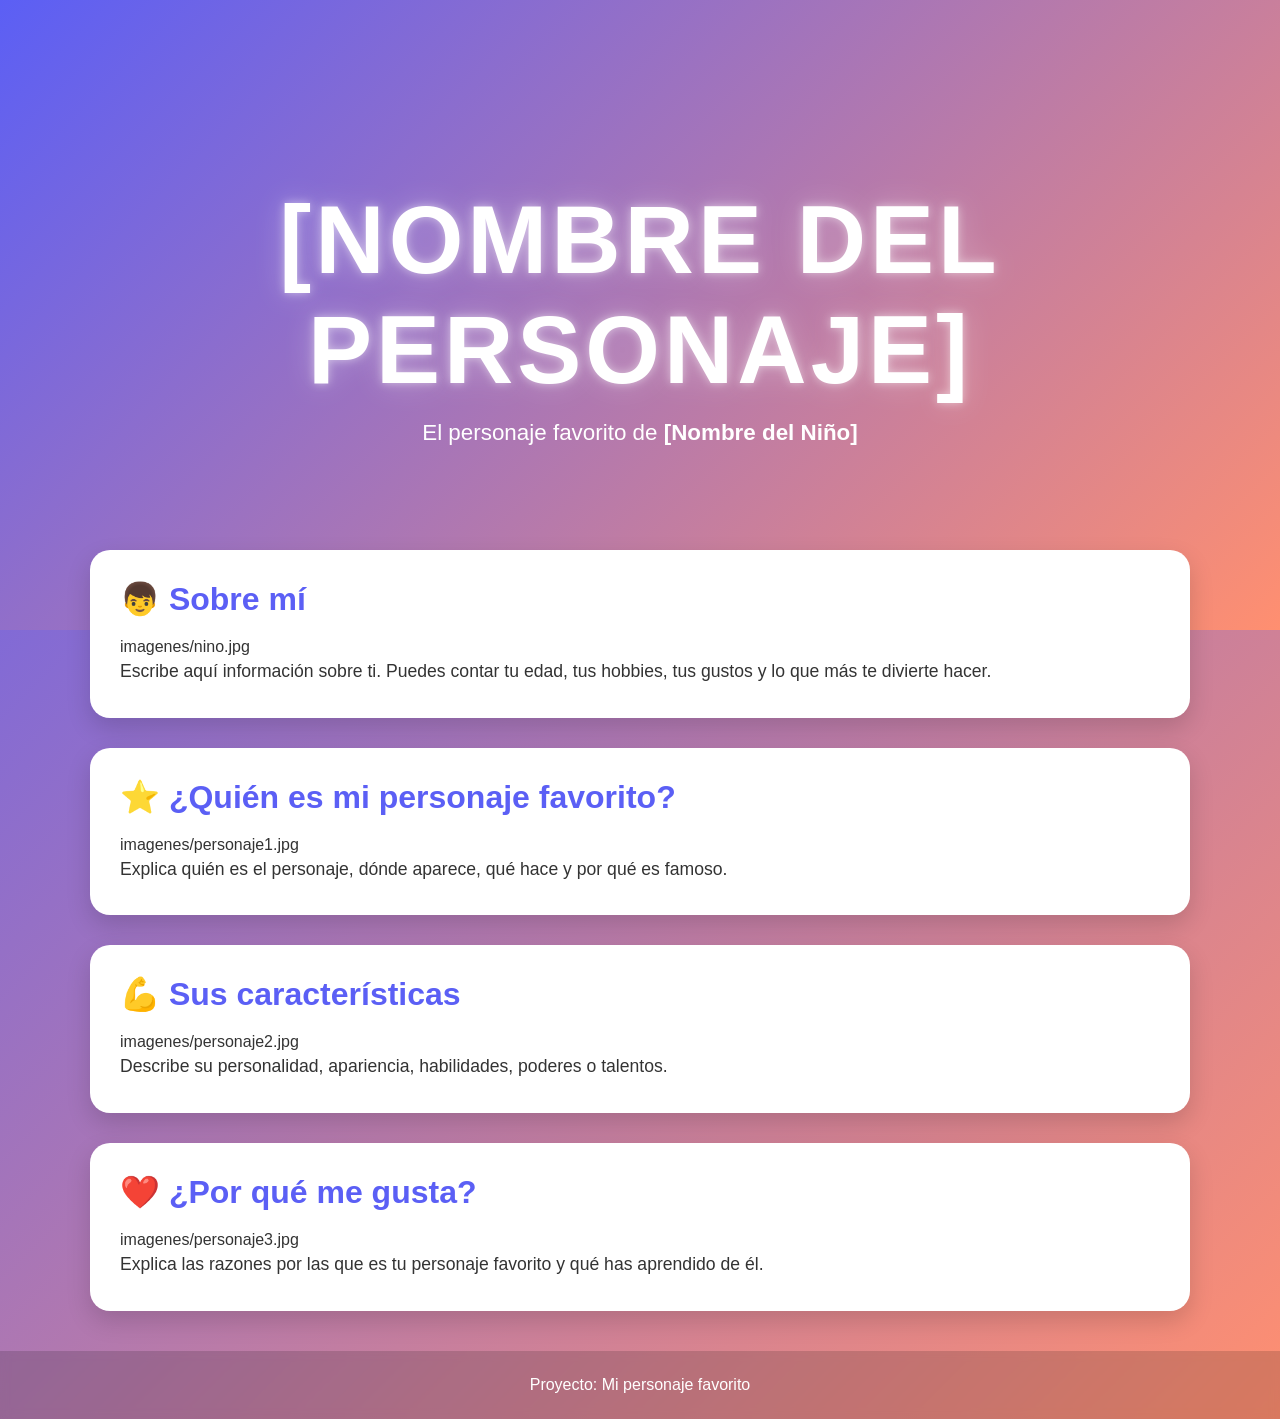
==== docs/personajeFavorito/index.html @ f79be80e "Automated update" ====
<!DOCTYPE html>
<html lang="es">

<head>
    <meta charset="UTF-8">
    <meta name="viewport" content="width=device-width, initial-scale=1.0">
    <title>[Nombre del Personaje]</title>
    <link rel="stylesheet" href="style.css">
</head>

<body>

    <header class="hero">
        <div class="hero-content">
            <h1>[NOMBRE DEL PERSONAJE]</h1>
            <p>El personaje favorito de <strong>[Nombre del Niño]</strong></p>
        </div>
    </header>

    <main>

        <section class="card">
            <h2>👦 Sobre mí</h2>
            imagenes/nino.jpg

            <p>
                Escribe aquí información sobre ti.
                Puedes contar tu edad, tus hobbies,
                tus gustos y lo que más te divierte hacer.
            </p>
        </section>

        <section class="card">
            <h2>⭐ ¿Quién es mi personaje favorito?</h2>
            imagenes/personaje1.jpg

            <p>
                Explica quién es el personaje, dónde aparece,
                qué hace y por qué es famoso.
            </p>
        </section>

        <section class="card">
            <h2>💪 Sus características</h2>
            imagenes/personaje2.jpg

            <p>
                Describe su personalidad, apariencia,
                habilidades, poderes o talentos.
            </p>
        </section>

        <section class="card">
            <h2>❤️ ¿Por qué me gusta?</h2>
            imagenes/personaje3.jpg

            <p>
                Explica las razones por las que es tu personaje favorito
                y qué has aprendido de él.
            </p>
        </section>

    </main>

    <footer>
        <p>Proyecto: Mi personaje favorito</p>
    </footer>

</body>

</html>
---- docs/personajeFavorito/style.css ----
/*======================================
  PALETA DE COLORES
======================================*/
:root {
    --color-primario: #5b5ff5;
    --color-secundario: #ff8f70;
}

/*======================================
  CONFIGURACIÓN GENERAL
======================================*/
* {
    margin: 0;
    padding: 0;
    box-sizing: border-box;
}

body {
    font-family: "Segoe UI", Arial, sans-serif;

    background: linear-gradient(
        135deg,
        var(--color-primario),
        var(--color-secundario)
    );

    min-height: 100vh;
    color: #333;
}

/*======================================
  HERO
======================================*/
.hero {
    height: 70vh;

    display: flex;
    justify-content: center;
    align-items: center;

    text-align: center;

    background: linear-gradient(
        135deg,
        var(--color-primario),
        var(--color-secundario)
    );

    color: white;
}

.hero-content {
    animation: aparecer 1.5s ease;
}

.hero h1 {
    font-size: clamp(3rem, 8vw, 6rem);
    letter-spacing: 4px;
    text-transform: uppercase;

    text-shadow:
        0 0 10px rgba(255,255,255,.5),
        0 0 30px rgba(255,255,255,.3);

    animation: flotar 3s ease-in-out infinite;
}

.hero p {
    font-size: 1.4rem;
    margin-top: 15px;
}

/*======================================
  CONTENEDOR
======================================*/
main {
    width: 90%;
    max-width: 1100px;

    margin: -80px auto 40px;
}

/*======================================
  TARJETAS
======================================*/
.card {
    background: white;

    margin-bottom: 30px;
    padding: 30px;

    border-radius: 20px;

    box-shadow: 0 10px 25px rgba(0,0,0,.15);

    transition: .3s;
}

.card:hover {
    transform: translateY(-8px);
}

.card h2 {
    color: var(--color-primario);
    margin-bottom: 20px;
    font-size: 2rem;
}

.card img {
    width: 100%;
    max-width: 450px;

    display: block;
    margin: 20px auto;

    border-radius: 15px;

    transition: .4s;
}

.card img:hover {
    transform: scale(1.05);
}

.card p {
    font-size: 1.1rem;
    line-height: 1.8;
}

/*======================================
  FOOTER
======================================*/
footer {
    text-align: center;

    padding: 25px;

    color: white;

    background: rgba(0,0,0,.15);

    backdrop-filter: blur(5px);
}

/*======================================
  ANIMACIONES
======================================*/
@keyframes aparecer {
    from {
        opacity: 0;
        transform: translateY(40px);
    }

    to {
        opacity: 1;
        transform: translateY(0);
    }
}

@keyframes flotar {
    0% {
        transform: translateY(0);
    }

    50% {
        transform: translateY(-10px);
    }

    100% {
        transform: translateY(0);
    }
}

/*======================================
  RESPONSIVE
======================================*/
@media (max-width: 768px) {

    .hero {
        height: 55vh;
    }

    .hero p {
        font-size: 1rem;
    }

    .card {
        padding: 20px;
    }

    .card h2 {
        font-size: 1.5rem;
    }
}
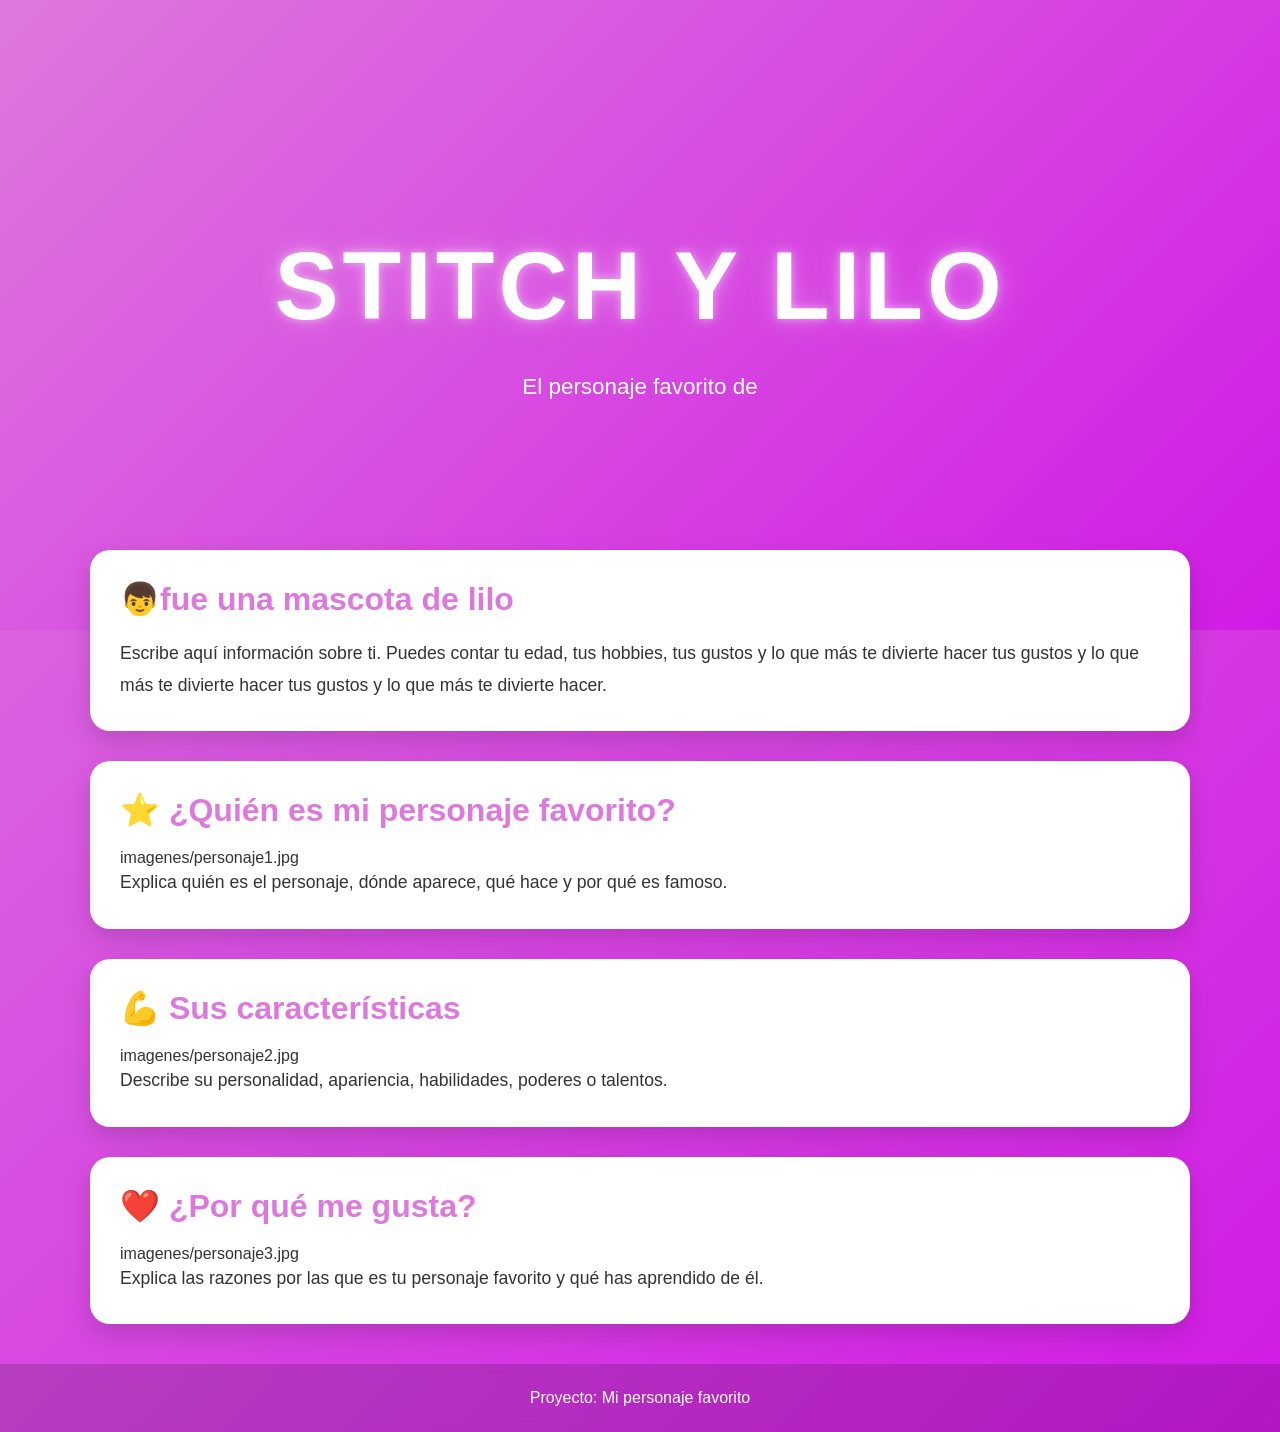
==== commit 92b658b0: "hola chiquillos" ====
--- a/docs/personajeFavorito/index.html
+++ b/docs/personajeFavorito/index.html
@@ -4,7 +4,7 @@
 <head>
     <meta charset="UTF-8">
     <meta name="viewport" content="width=device-width, initial-scale=1.0">
-    <title>[Nombre del Personaje]</title>
+    <title>[stitch ]</title>
     <link rel="stylesheet" href="style.css">
 </head>
 
@@ -12,20 +12,23 @@
 
     <header class="hero">
         <div class="hero-content">
-            <h1>[NOMBRE DEL PERSONAJE]</h1>
-            <p>El personaje favorito de <strong>[Nombre del Niño]</strong></p>
+            <h1>Stitch y lilo</h1>
+            <img style="width: 200px;" src="https://imgs.search.brave.com/O0-5W_G9fahmq6qxeUdvYWx_OWtMBa98w8JaLfWVZ7c/rs:fit:860:0:0:0/g:ce/aHR0cHM6Ly9pLnBp/bmltZy5jb20vb3Jp/Z2luYWxzL2E1L2E3/LzU1L2E1YTc1NWQz/MzIxZGYwMTgwNTcx/MGIzNGIxNDBmNTVj/LmpwZw" alt="">
+            <p>El personaje favorito de <strong>      </strong></p>
         </div>
     </header>
 
     <main>
 
         <section class="card">
-            <h2>👦 Sobre mí</h2>
-            imagenes/nino.jpg
+            <h2>👦fue una mascota de lilo  </h2>
+            
 
             <p>
                 Escribe aquí información sobre ti.
                 Puedes contar tu edad, tus hobbies,
+                tus gustos y lo que más te divierte hacer
+                tus gustos y lo que más te divierte hacer
                 tus gustos y lo que más te divierte hacer.
             </p>
         </section>
--- a/docs/personajeFavorito/style.css
+++ b/docs/personajeFavorito/style.css
@@ -2,8 +2,8 @@
   PALETA DE COLORES
 ======================================*/
 :root {
-    --color-primario: #5b5ff5;
-    --color-secundario: #ff8f70;
+    --color-primario: #dd78dd;
+    --color-secundario: #d11be5;
 }
 
 /*======================================
